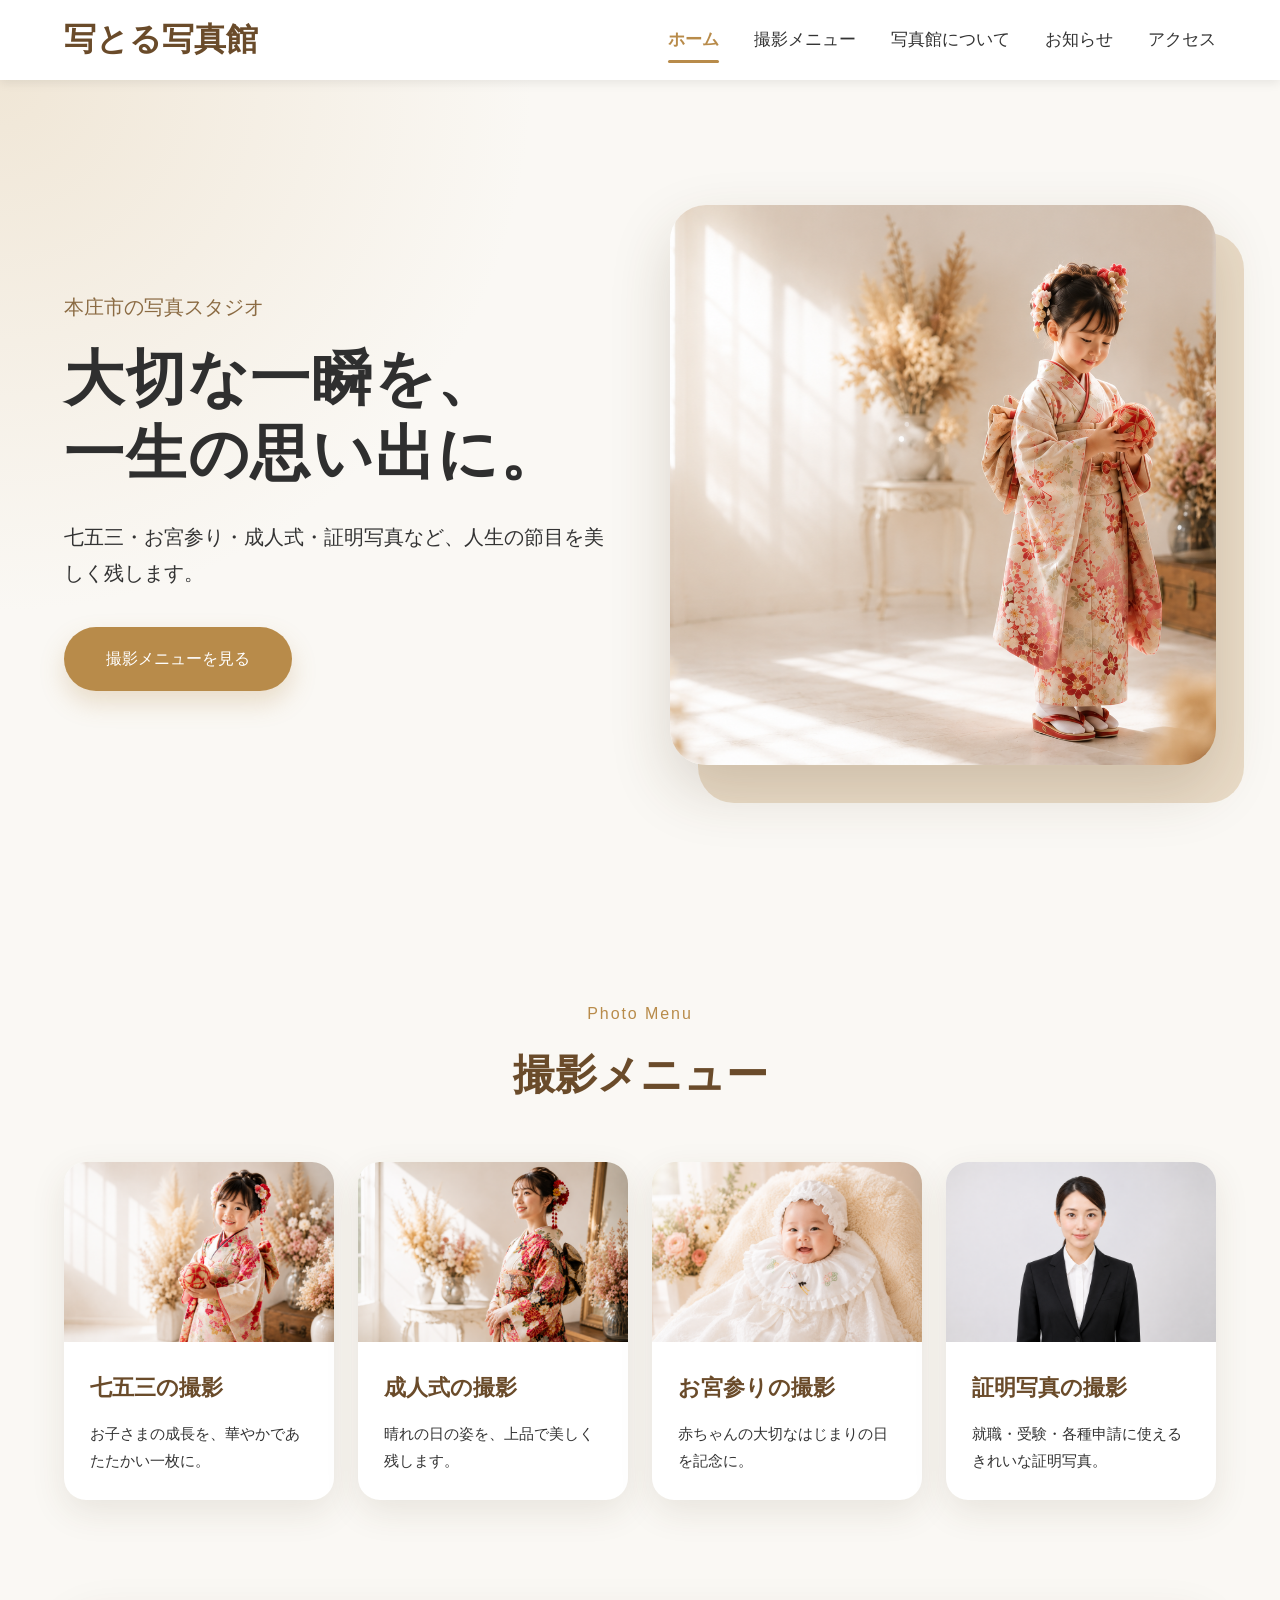
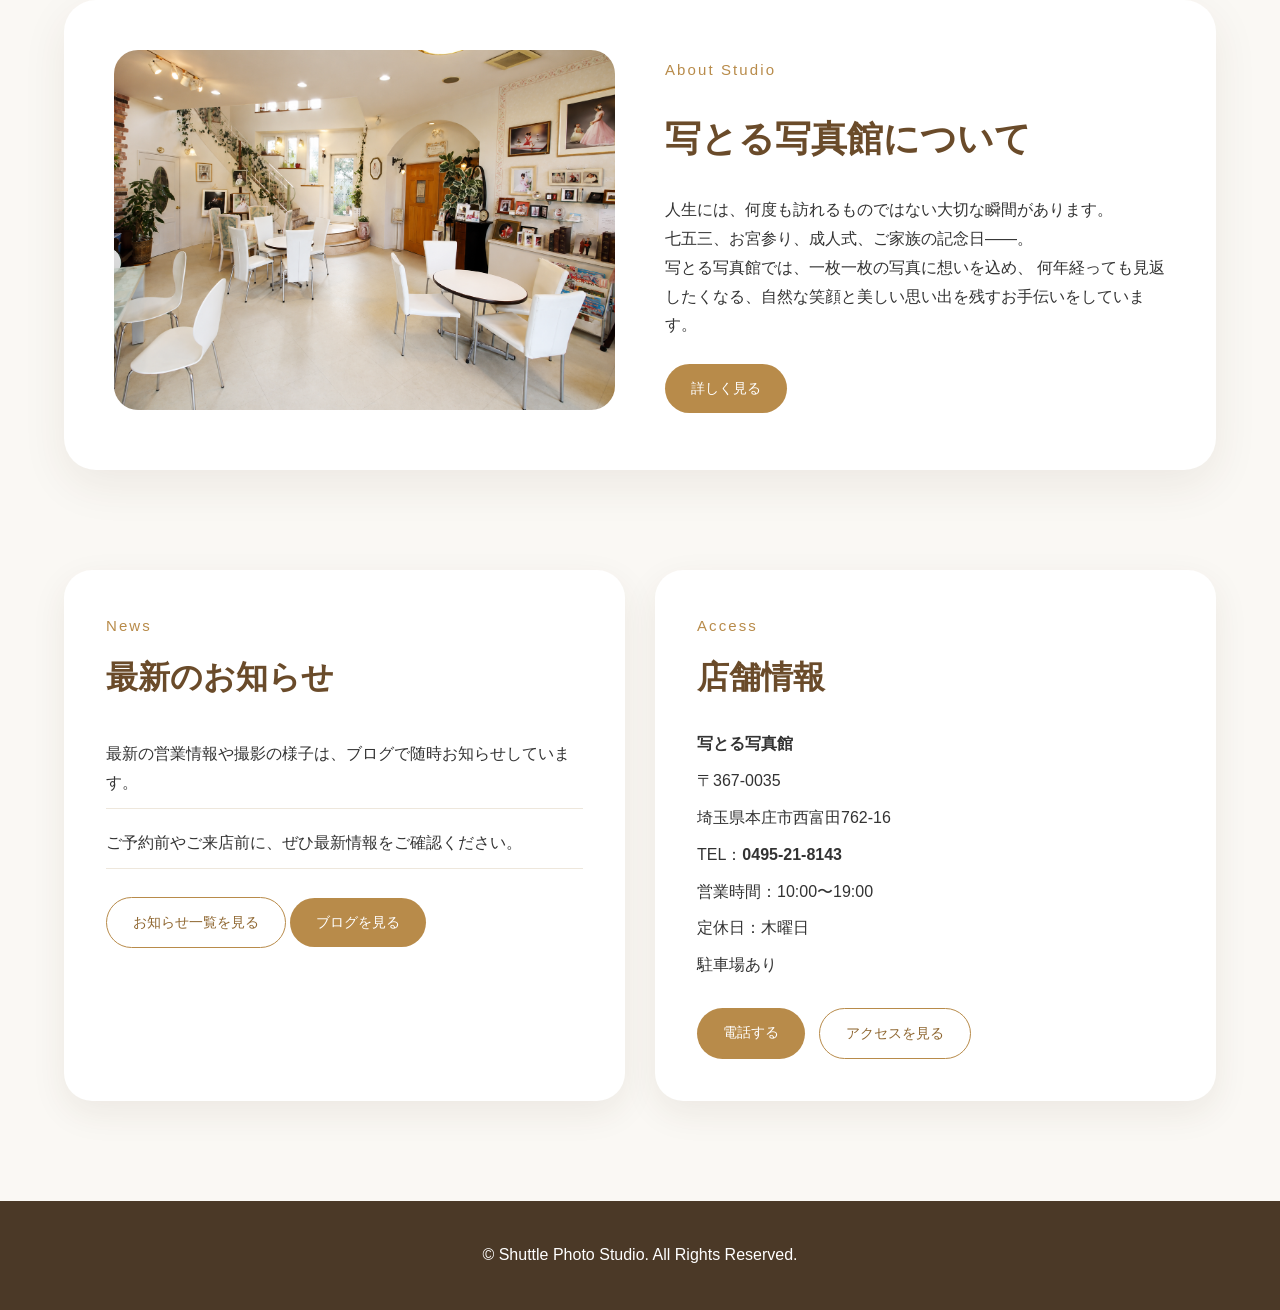
==== index.html @ 51ed31dc "ホームページ初回アップロード" ====
<!DOCTYPE html>
<html lang="ja">
<head>
  <meta charset="UTF-8">
  <meta name="viewport" content="width=device-width, initial-scale=1.0">

  <title>写とる写真館｜本庄市の写真スタジオ</title>

  <meta name="description" content="本庄市の写真スタジオ 写とる写真館。七五三、お宮参り、成人式、証明写真など、大切な記念撮影を承ります。">

  <link rel="stylesheet" href="style.css">
</head>

<body>

  <header class="site-header">
    <div class="header-inner">
      <a href="index.html" class="site-logo">写とる写真館</a>

      <nav class="site-nav">
        <a href="index.html" class="active">ホーム</a>
        <a href="menu.html">撮影メニュー</a>
        <a href="about.html">写真館について</a>
        <a href="news.html">お知らせ</a>
        <a href="contact.html">アクセス</a>
      </nav>
    </div>
  </header>

  <main>

   <section class="hero">
      <div class="hero-inner">
        <div class="hero-text">
          <p class="hero-subtitle">本庄市の写真スタジオ</p>
          <h1>大切な一瞬を、<br>一生の思い出に。</h1>
          <p class="hero-description">
            七五三・お宮参り・成人式・証明写真など、人生の節目を美しく残します。
          </p>
          <a href="#menu" class="button">撮影メニューを見る</a>
        </div>

        <div class="hero-image">
          <img src="images/hero.png" alt="七五三の記念撮影イメージ">
        </div>
      </div>
    </section>


    <section id="menu" class="section">

      <div class="section-title">
        <p>Photo Menu</p>
        <h2>撮影メニュー</h2>
      </div>

      <div class="menu-grid">

        <a href="menu.html#shichigosan" class="menu-card">
          <img src="images/menu-shichigosan.png" alt="七五三の撮影">
          <div class="menu-card-body">
            <h3>七五三の撮影</h3>
            <p>お子さまの成長を、華やかであたたかい一枚に。</p>
          </div>
        </a>

        <a href="menu.html#seijin" class="menu-card">
          <img src="images/menu-seijin.png" alt="成人式の撮影">
          <div class="menu-card-body">
            <h3>成人式の撮影</h3>
            <p>晴れの日の姿を、上品で美しく残します。</p>
          </div>
        </a>

        <a href="menu.html#omiyamairi" class="menu-card">
          <img src="images/menu-omiyamairi.png" alt="お宮参りの撮影">
          <div class="menu-card-body">
            <h3>お宮参りの撮影</h3>
            <p>赤ちゃんの大切なはじまりの日を記念に。</p>
          </div>
        </a>

        <a href="menu.html#idphoto" class="menu-card">
          <img src="images/menu-idphoto.png" alt="証明写真の撮影">
          <div class="menu-card-body">
            <h3>証明写真の撮影</h3>
            <p>就職・受験・各種申請に使えるきれいな証明写真。</p>
          </div>
        </a>

      </div>

    </section>

    <section id="about" class="section about-section">
      <div class="about-image">
        <img src="images/studio-lobby.png" alt="写とる写真館のスタジオイメージ">
      </div>

      <div class="about-text">
        <p class="section-label">About Studio</p>
        <h2>写とる写真館について</h2>
        <p>
          人生には、何度も訪れるものではない大切な瞬間があります。<br>
          七五三、お宮参り、成人式、ご家族の記念日――。<br>
          写とる写真館では、一枚一枚の写真に想いを込め、
          何年経っても見返したくなる、自然な笑顔と美しい思い出を残すお手伝いをしています。 
        </p>
        <a href="about.html" class="small-button">詳しく見る</a>
      </div>
    </section>

   <section id="news" class="section info-section">
      <div class="info-card">
        <p class="section-label">News</p>
        <h2>最新のお知らせ</h2>

        <div class="news-list">
            <p>最新の営業情報や撮影の様子は、ブログで随時お知らせしています。</p>
            <p>ご予約前やご来店前に、ぜひ最新情報をご確認ください。</p>
        </div>

        <a href="news.html" class="small-button outline-button">お知らせ一覧を見る</a>

        <a href="https://photostudioshuttle.blog.fc2.com/" target="_blank" class="small-button">
          ブログを見る
        </a>
      </div>

      <div id="access" class="info-card access-card">
        <p class="section-label">Access</p>
        <h2>店舗情報</h2>

        <div class="shop-info">
          <p><strong>写とる写真館</strong></p>
          <p>〒367-0035</p>
          <p>埼玉県本庄市西富田762-16</p>
          <p>
             TEL：<a href="tel:0495218143" class="tel-link">0495-21-8143</a>
          </p>
          <p>営業時間：10:00〜19:00</p>
          <p>定休日：木曜日</p>
          <p>駐車場あり</p>
        </div>

        <div class="access-buttons">
          <a href="tel:0495218143" class="small-button">電話する</a>
          <a href="contact.html" class="small-button outline-button">アクセスを見る</a>
        </div>
      </div>
    </section>

  </main>

  <footer class="site-footer">
    <p>© Shuttle Photo Studio. All Rights Reserved.</p>
  </footer>

  <script src="script.js"></script>


</body>
</html>
---- style.css ----
/* ===========================
   基本設定
=========================== */

*{
    margin:0;
    padding:0;
    box-sizing:border-box;
}

body{

    font-family:
    "Yu Gothic",
    "Hiragino Kaku Gothic ProN",
    sans-serif;

    line-height:1.8;

    color:#333;

    background:#faf8f4;

}

a{

    text-decoration:none;

    color:inherit;

}

img{

    max-width:100%;

}


/* ===========================
   ヘッダー
=========================== */

.site-header{

    position:sticky;

    top:0;

    background:white;

    box-shadow:0 3px 10px rgba(0,0,0,.08);

    z-index:1000;

}

.header-inner{

    width:90%;

    max-width:1200px;

    margin:auto;

    display:flex;

    justify-content:space-between;

    align-items:center;

    height:80px;

}

.site-logo{

    font-size:32px;

    font-weight:bold;

    color:#6a4b2a;

}

.site-nav{

    display:flex;

    gap:35px;

}

.site-nav a{

    font-size:17px;

    transition:.3s;

}

.site-nav a:hover{

    color:#c89d52;

}

/* ===========================
   現在表示中のページ
=========================== */

.site-nav a.active{

    color:#b88b4a;

    font-weight:bold;

    position:relative;

}

.site-nav a.active::after{

    content:"";

    position:absolute;

    left:0;

    bottom:-8px;

    width:100%;

    height:3px;

    background:#b88b4a;

    border-radius:999px;

}


/* ===========================
   メイン画像
=========================== */


/* ===========================
   メインビジュアル
=========================== */

.hero{
    min-height:calc(100vh - 80px);
    display:flex;
    align-items:center;
    background:
        radial-gradient(circle at top left, rgba(232,216,190,.55), transparent 35%),
        #faf8f4;
}

.hero-inner{
    width:90%;
    max-width:1200px;
    margin:auto;
    display:grid;
    grid-template-columns:1fr 1fr;
    gap:60px;
    align-items:center;
}

.hero-text{
    position:relative;
    z-index:2;
}

.hero-subtitle{
    font-size:20px;
    color:#8b6b43;
    margin-bottom:16px;
}

.hero h1{
    font-size:60px;
    line-height:1.25;
    letter-spacing:.03em;
    margin-bottom:28px;
    color:#2f2f2f;
}

.hero-description{
    font-size:20px;
    max-width:620px;
    margin-bottom:36px;
}

.button{
    display:inline-block;
    padding:18px 42px;
    background:#b88b4a;
    color:white;
    border-radius:999px;
    box-shadow:0 12px 25px rgba(184,139,74,.25);
    transition:.3s;
}

.button:hover{
    background:#8f6731;
    transform:translateY(-3px);
    box-shadow:0 18px 36px rgba(184,139,74,.35);
}

.hero-image{
    position:relative;
}

.hero-image img{
    width:100%;
    height:560px;
    object-fit:cover;
    border-radius:36px;
    box-shadow:0 25px 60px rgba(80,55,30,.18);
}

.hero-image::before{
    content:"";
    position:absolute;
    inset:28px -28px -28px 28px;
    background:#eadcc8;
    border-radius:36px;
    z-index:-1;
}

/* ===========================
   共通
=========================== */

.section{

    width:90%;

    max-width:1200px;

    margin:100px auto;

}

.section h2{

    text-align:center;

    font-size:42px;

    margin-bottom:50px;

    color:#6a4b2a;

}


/* ===========================
   カード
=========================== */

.section-title{
    text-align:center;
    margin-bottom:50px;
}

.section-title p{
    color:#b88b4a;
    font-size:16px;
    letter-spacing:.12em;
    margin-bottom:8px;
}

.menu-grid{
    display:grid;
    grid-template-columns:repeat(4,1fr);
    gap:24px;
}

.menu-card{
    background:white;
    border-radius:22px;
    overflow:hidden;
    box-shadow:0 12px 35px rgba(80,55,30,.10);
    transition:.3s;
}

.menu-card:hover{
    transform:translateY(-8px);
    box-shadow:0 20px 45px rgba(80,55,30,.16);
}

.menu-card img{
    width:100%;
    height:180px;
    object-fit:cover;
    display:block;
}

.menu-card-body{
    padding:26px;
}

.menu-card h3{
    margin-bottom:12px;
    color:#6a4b2a;
    font-size:22px;
}

.menu-card p{
    font-size:15px;
}


/* ===========================
   店舗紹介
=========================== */

.about{

    background:white;

    padding:70px;

    border-radius:30px;

}


/* ===========================
   アクセス
=========================== */

.access{

    background:white;

    padding:60px;

    border-radius:30px;

}


/* ===========================
   写真館について
=========================== */

.about-section{
    display:grid;
    grid-template-columns:1fr 1fr;
    gap:50px;
    align-items:center;
    background:white;
    padding:50px;
    border-radius:32px;
    box-shadow:0 15px 45px rgba(80,55,30,.08);
}

.about-image img{
    width:100%;
    height:360px;
    object-fit:cover;
    border-radius:24px;
}

.about-text h2{
    text-align:left;
    font-size:36px;
    margin-bottom:24px;
}

.about-text p{
    margin-bottom:24px;
}

.section-label{
    color:#b88b4a;
    font-size:15px;
    letter-spacing:.14em;
    margin-bottom:8px;
}

.small-button{
    display:inline-block;
    padding:12px 26px;
    background:#b88b4a;
    color:white;
    border-radius:999px;
    font-size:14px;
    transition:.3s;
}

.small-button:hover{
    background:#8f6731;
    transform:translateY(-2px);
}


/* ===========================
   お知らせ・店舗情報
=========================== */

.info-section{
    display:grid;
    grid-template-columns:1fr 1fr;
    gap:30px;
}

.info-card{
    background:white;
    padding:42px;
    border-radius:28px;
    box-shadow:0 12px 35px rgba(80,55,30,.08);
}

.info-card h2{
    text-align:left;
    font-size:32px;
    margin-bottom:24px;
}

.info-card p{
    margin-bottom:10px;
}

.news-list{
    margin-bottom:28px;
}

.news-list p{
    padding:10px 0;
    border-bottom:1px solid #eee7dc;
}

.news-list span{
    display:inline-block;
    min-width:82px;
    color:#b88b4a;
    font-weight:bold;
}

.shop-info{
    margin-bottom:28px;
}

.shop-info p{
    margin-bottom:8px;
}

.access-buttons{
    display:flex;
    gap:14px;
    flex-wrap:wrap;
}

.outline-button{
    background:white;
    color:#8f6731;
    border:1px solid #b88b4a;
}

.outline-button:hover{
    background:#f4eadb;
}

/* ===========================
   フッター
=========================== */

.site-footer{

    background:#4b3927;

    color:white;

    text-align:center;

    padding:40px;

}

/* ===========================
   レスポンシブ対応
=========================== */

@media (max-width: 900px){

    .header-inner{
        height:auto;
        padding:18px 0;
        flex-direction:column;
        gap:14px;
    }

    .site-logo{
        font-size:28px;
    }

    .site-nav{
        gap:18px;
        flex-wrap:wrap;
        justify-content:center;
    }

    .site-nav a{
        font-size:14px;
    }

    .hero{
        min-height:auto;
        padding:70px 0;
    }

    .hero-inner{
        grid-template-columns:1fr;
        gap:40px;
    }

    .hero h1{
        font-size:42px;
    }

    .hero-description{
        font-size:17px;
    }

    .hero-image img{
        height:360px;
    }

    .menu-grid{
        grid-template-columns:repeat(2, 1fr);
    }

    .about-section{
        grid-template-columns:1fr;
        padding:32px;
    }

    .info-section{
        grid-template-columns:1fr;
    }
}


@media (max-width: 600px){

    .section{
        width:88%;
        margin:70px auto;
    }

    .section h2{
        font-size:30px;
    }

    .hero h1{
        font-size:34px;
    }

    .hero-subtitle{
        font-size:16px;
    }

    .button{
        padding:14px 28px;
        font-size:14px;
    }

    .menu-grid{
        grid-template-columns:1fr;
    }

    .menu-card img{
        height:190px;
    }

    .about-text h2,
    .info-card h2{
        font-size:26px;
    }

    .about-image img{
        height:240px;
    }

    .info-card{
        padding:30px;
    }

    .site-footer{
        font-size:12px;
        padding:28px 16px;
    }
}

/* ===========================
   下層ページ共通
=========================== */

.page-hero{
    width:90%;
    max-width:1200px;
    margin:100px auto 60px;
    text-align:center;
}

.page-hero h1{
    font-size:46px;
    color:#6a4b2a;
    margin-bottom:20px;
}

.page-hero p{
    font-size:18px;
}


/* ===========================
   お問い合わせページ
=========================== */

.contact-section{
    display:grid;
    grid-template-columns:1fr 1fr;
    gap:30px;
}

.contact-card{
    background:white;
    padding:46px;
    border-radius:28px;
    box-shadow:0 12px 35px rgba(80,55,30,.08);
}

.contact-card h2{
    text-align:left;
    font-size:32px;
    margin-bottom:24px;
    color:#6a4b2a;
}

.contact-lead{
    margin-bottom:18px;
}

.phone-number{
    display:inline-block;
    font-size:36px;
    font-weight:bold;
    color:#b88b4a;
    margin-bottom:24px;
}

.contact-detail p{
    margin-bottom:8px;
}

.map-box{
    background:white;
    border-radius:28px;
    overflow:hidden;
    box-shadow:0 12px 35px rgba(80,55,30,.08);
    min-height:420px;
    display:flex;
    align-items:center;
    justify-content:center;
    color:#8b6b43;
}

.map-box iframe{
    width:100%;
    height:500px;
    border:0;
}

.route-card{
    background:white;
    padding:42px;
    border-radius:28px;
    box-shadow:0 12px 35px rgba(80,55,30,.08);
}

.route-card h2{
    font-size:30px;
    color:#6a4b2a;
    margin-bottom:20px;
}

.route-card ul{
    padding-left:22px;
}

.route-card li{
    margin-bottom:10px;
}


/* ===========================
   撮影メニュー詳細ページ
=========================== */

.menu-detail{
    display:grid;
    grid-template-columns:1fr 1fr;
    gap:50px;
    align-items:center;
    background:white;
    padding:50px;
    border-radius:32px;
    box-shadow:0 15px 45px rgba(80,55,30,.08);
}

.menu-detail.reverse .menu-detail-image{
    order:2;
}

.menu-detail.reverse .menu-detail-text{
    order:1;
}

.menu-detail-image img{
    width:100%;
    height:420px;
    object-fit:cover;
    border-radius:24px;
}

.menu-detail-text h2{
    text-align:left;
    font-size:36px;
    margin-bottom:22px;
    color:#6a4b2a;
}

.menu-detail-text p{
    margin-bottom:22px;
}

.price-box{
    background:#faf8f4;
    padding:28px;
    border-radius:22px;
    margin-top:28px;
}

.price-box h3{
    font-size:24px;
    color:#8f6731;
    margin-bottom:18px;
}

.price-box dl{
    display:grid;
    grid-template-columns:1.4fr 1fr;
    gap:12px 20px;
}

.price-box dt{
    font-weight:bold;
    color:#4b3927;
}

.price-box dd{
    text-align:right;
    color:#8f6731;
    font-weight:bold;
}

.note{
    font-size:13px;
    color:#777;
    margin-top:20px;
}


/* ===========================
   about.html こだわりアイコン
=========================== */

.feature-list{
    display:grid;
    grid-template-columns:1fr 1fr;
    gap:28px;
}

.feature-item{
    display:flex;
    align-items:flex-start;
    gap:22px;
    background:white;
    padding:30px;
    border-radius:26px;
    box-shadow:0 12px 35px rgba(80,55,30,.08);
}

.feature-item img{
    width:86px;
    height:86px;
    object-fit:contain;
    flex-shrink:0;
}

.feature-item h3{
    font-size:22px;
    color:#6a4b2a;
    margin-bottom:10px;
}

.feature-item p{
    font-size:15px;
    line-height:1.9;
}

@media (max-width: 900px){

    .feature-list{
        grid-template-columns:1fr;
    }

    .feature-item{
        padding:24px;
    }
}

@media (max-width: 600px){

    .feature-item{
        flex-direction:column;
        text-align:center;
        align-items:center;
    }

    .feature-item img{
        width:90px;
        height:90px;
    }
}


/* ===========================
   menu.html ページ内ナビ
=========================== */

.menu-navigation{

    width:90%;
    max-width:1000px;

    margin:40px auto 70px;

    display:flex;

    justify-content:center;

    flex-wrap:wrap;

    gap:18px;

}

.menu-nav-button{

    display:inline-block;

    padding:14px 28px;

    background:white;

    color:#6a4b2a;

    border:2px solid #d8c3a3;

    border-radius:999px;

    font-weight:bold;

    transition:.3s;

}

.menu-nav-button:hover{

    background:#b88b4a;

    color:white;

    border-color:#b88b4a;

    transform:translateY(-2px);

}

@media (max-width:600px){

    .menu-navigation{

        gap:12px;

    }

    .menu-nav-button{

        width:45%;

        text-align:center;

        padding:12px;

        font-size:15px;

    }

}

/* ===========================
   menu.html スマホ崩れ修正
=========================== */

@media (max-width: 900px){

    .menu-detail{
        display:block;
        padding:32px;
    }

    .menu-detail.reverse .menu-detail-image,
    .menu-detail.reverse .menu-detail-text{
        order:initial;
    }

    .menu-detail-image{
        margin-bottom:28px;
    }

    .menu-detail-image img{
        width:100%;
        height:auto;
        max-height:none;
        object-fit:contain;
        border-radius:22px;
    }

    .menu-detail-text h2{
        font-size:32px;
        text-align:center;
    }

    .menu-detail-text p{
        font-size:16px;
        line-height:1.9;
    }

    .price-box{
        padding:24px;
    }

    .price-box dl{
        display:block;
    }

    .price-box dt{
        margin-top:18px;
        font-size:16px;
        line-height:1.7;
    }

    .price-box dd{
        text-align:left;
        font-size:18px;
        margin-top:4px;
        line-height:1.7;
    }
}

@media (max-width: 600px){

    .menu-detail{
        width:88%;
        padding:26px;
        border-radius:26px;
    }

    .menu-detail-text h2{
        font-size:30px;
        line-height:1.5;
    }

    .menu-detail-image img{
        border-radius:20px;
    }

    .price-box h3{
        font-size:22px;
    }

    .price-box{
        padding:22px;
    }

    .note{
        font-size:12px;
        line-height:1.8;
    }

    .gallery-single img{
        width:100%;
        max-width:100%;
        height:auto;
    }
}

/* ===========================
   menu.html 撮影ギャラリー
=========================== */

.photo-gallery{
    margin-top:34px;
}

.photo-gallery h3{
    font-size:24px;
    color:#6a4b2a;
    margin-bottom:20px;
}

.gallery-grid{
    display:grid;
    grid-template-columns:repeat(3, 1fr);
    gap:14px;
}

.gallery-grid img{
    width:100%;
    height:220px;
    object-fit:contain;
    background:#faf8f4;
    border-radius:18px;
    box-shadow:0 8px 20px rgba(80,55,30,.08);
}

@media (max-width: 600px){

    .gallery-grid{
        grid-template-columns:repeat(2, 1fr);
        gap:12px;
    }

   .gallery-grid img{
        height:170px;
        object-fit:contain;
        background:#faf8f4;
        border-radius:14px;
    }
}

/* ===========================
   証明写真ギャラリー
=========================== */

.gallery-single{
    margin-top:20px;
    text-align:center;
}

.gallery-single img{
    width:100%;
    max-width:260px;
    height:auto;
    object-fit:contain;
    background:#faf8f4;
    border-radius:18px;
    box-shadow:0 8px 20px rgba(80,55,30,.08);
}


/* ===========================
   news.html お知らせページ
=========================== */

.news-page-section{
    max-width:900px;
}

.news-page-card{
    background:white;
    padding:38px;
    border-radius:26px;
    box-shadow:0 12px 35px rgba(80,55,30,.08);
    margin-bottom:28px;
}

.news-date{
    color:#b88b4a;
    font-weight:bold;
    margin-bottom:10px;
}

.news-page-card h2{
    text-align:left;
    font-size:26px;
    color:#6a4b2a;
    margin-bottom:16px;
}

.news-blog-box{
    background:white;
    padding:42px;
    border-radius:28px;
    box-shadow:0 12px 35px rgba(80,55,30,.08);
    text-align:center;
    margin-top:50px;
}

.news-blog-box h2{
    font-size:30px;
    color:#6a4b2a;
    margin-bottom:16px;
}

/* ===========================
   電話番号リンク
=========================== */

.tel-link{
    color:inherit;
    text-decoration:none;
    font-weight:700;
    transition:.25s;
}

.tel-link:hover{
    color:#c58b38;
}

/* ===========================
   menu.html 料金表レイアウト調整
=========================== */

.price-box{
    background:#faf8f4;
    padding:34px;
    border-radius:24px;
    margin-top:34px;
}

.price-box h3{
    font-size:26px;
    color:#6a4b2a;
    margin-bottom:24px;
}

.price-box h4{
    font-size:21px;
    color:#b2762d;
    margin:28px 0 14px;
    padding-bottom:8px;
    border-bottom:1px solid #e3d5c2;
}

.price-row{
    display:grid;
    grid-template-columns:1fr auto;
    gap:20px;
    align-items:start;
    padding:12px 0;
    border-bottom:1px solid rgba(106,75,42,.12);
}

.price-row:last-of-type{
    border-bottom:none;
}

.price-row > strong{
    color:#8f6731;
    font-size:18px;
    white-space:nowrap;
}

.price-row p{
    margin:4px 0 0;
    font-size:13px;
    color:#777;
    line-height:1.6;
}

.tax-note{
    margin-top:22px;
    font-size:13px;
    color:#777;
    text-align:right;
}

.price-subtext{
    color:#777;
    font-size:14px;
    margin-bottom:10px;
}

@media (max-width:600px){

    .price-box{
        padding:24px;
    }

    .price-row{
        grid-template-columns:1fr;
        gap:4px;
    }

    .price-row > strong{
        font-size:18px;
        white-space:normal;
    }

    .tax-note{
        text-align:left;
    }
}

/* ===========================
   menu.html 料金表を横幅いっぱいにする
=========================== */

@media (min-width: 901px){

    .menu-detail.wide-price .price-box,
    .menu-detail.wide-price .photo-gallery{
        grid-column:1 / -1;
    }

    .menu-detail.wide-price .price-box{
        margin-top:10px;
    }

    .menu-detail.wide-price .photo-gallery{
        margin-top:26px;
    }
}

/* ===========================
   menu.html メニュー詳細レイアウト統一
=========================== */

@media (min-width: 901px){

    .menu-detail.wide-price .price-box,
    .menu-detail.wide-price .photo-gallery{
        grid-column:1 / -1;
    }

    .menu-detail.wide-price .price-box{
        margin-top:10px;
    }

    .menu-detail.wide-price .photo-gallery{
        margin-top:26px;
    }
}

/* ===========================
   Lightbox
=========================== */

.lightbox{
    display:none;
    position:fixed;
    inset:0;
    background:rgba(0,0,0,.75);
    z-index:9999;
    align-items:center;
    justify-content:center;
    padding:24px;
}

.lightbox.active{
    display:flex;
}

.lightbox img{
    width:auto;
    height:72vh;
    max-width:88vw;

    border-radius:20px;
    box-shadow:0 20px 60px rgba(0,0,0,.35);
    background:white;
}

.lightbox-close{
    position:absolute;
    top:24px;
    right:32px;
    color:white;
    font-size:42px;
    cursor:pointer;
}

/* ===========================
   Lightbox 矢印
=========================== */

.lightbox-arrow{
    position:absolute;
    top:50%;
    transform:translateY(-50%);
    width:56px;
    height:56px;
    border:none;
    border-radius:50%;
    background:rgba(255,255,255,.18);
    color:white;
    font-size:48px;
    line-height:1;
    cursor:pointer;
    transition:.25s;
}

.lightbox-arrow:hover{
    background:rgba(255,255,255,.35);
}

.lightbox-prev{
    left:32px;
}

.lightbox-next{
    right:32px;
}

@media (max-width:600px){
    .lightbox-arrow{
        width:44px;
        height:44px;
        font-size:38px;
    }

    .lightbox-prev{
        left:12px;
    }

    .lightbox-next{
        right:12px;
    }
}

/* ===========================
   トップページ オープニングアニメーション
=========================== */

.hero-text{
    opacity:0;
    transform:translateY(24px);
    animation:fadeUp 1s ease forwards;
}

.hero-image{
    opacity:0;
    transform:translateY(24px) scale(.98);
    animation:fadeUpImage 1.2s ease forwards;
    animation-delay:.25s;
}

@keyframes fadeUp{
    to{
        opacity:1;
        transform:translateY(0);
    }
}

@keyframes fadeUpImage{
    to{
        opacity:1;
        transform:translateY(0) scale(1);
    }
}

/* ===========================
   トップページ オープニングアニメーション
=========================== */

.hero-subtitle{
    opacity:0;
    transform:translateY(18px);
    animation:fadeUp .8s ease forwards;
}

.hero h1{
    opacity:0;
    transform:translateY(22px);
    animation:fadeUp .9s ease forwards;
    animation-delay:.15s;
}

.hero-description{
    opacity:0;
    transform:translateY(18px);
    animation:fadeUp .8s ease forwards;
    animation-delay:.35s;
}

.hero .button{
    opacity:0;
    transform:translateY(18px);
    animation:fadeUp .8s ease forwards;
    animation-delay:.55s;
}

.hero-image{
    opacity:0;
    transform:translateY(24px) scale(.98);
    animation:fadeUpImage 1.1s ease forwards;
    animation-delay:.35s;
}

@keyframes fadeUp{
    to{
        opacity:1;
        transform:translateY(0);
    }
}

@keyframes fadeUpImage{
    to{
        opacity:1;
        transform:translateY(0) scale(1);
    }
}

/* ===========================
   about.html 英語ラベルと余白調整
=========================== */

.about-page .section-label,
.studio-main .section-label,
.studio-block .section-label,
.feature-section .section-title p,
.about-contact .section-label{
    text-align:center;
    display:block;
}

.studio-main .section-label{
    margin-top:50px;
}

.studio-block .section-label{
    margin-bottom:10px;
}

.studio-main-text h2,
.studio-block-text h2{
    text-align:center;
    margin-bottom:24px;
}

.studio-main-text p,
.studio-block-text p{
    max-width:900px;
    margin-left:auto;
    margin-right:auto;
}

/* ===========================
   最終レスポンシブ調整
=========================== */

@media (max-width: 600px){

    /* トップページ：撮影メニュー画像の切れ防止 */
    .menu-card img{
        height:auto;
        object-fit:contain;
    }

    /* 下層ページの大見出しが変な位置で改行されるのを防ぐ */
    .page-hero h1{
        font-size:38px;
        line-height:1.45;
        letter-spacing:.03em;
        word-break:keep-all;
    }

    .page-hero p{
        font-size:16px;
        line-height:1.9;
    }

    /* contact.html：カードが細長くなるのを防ぐ */
    .contact-section{
        grid-template-columns:1fr;
        width:88%;
        gap:24px;
    }

    .contact-card{
        padding:32px 26px;
    }

    .contact-card h2{
        font-size:30px;
        line-height:1.45;
        word-break:keep-all;
    }

    .phone-number{
        font-size:34px;
        line-height:1.4;
        word-break:keep-all;
    }
}

/* ===========================
   最終調整：画像の切れ防止
=========================== */

@media (max-width: 900px){

    .menu-card img{
        height:220px;
        object-fit:contain;
        background:#faf8f4;
    }

    .studio-block-image img,
    .studio-main-image img{
        height:auto;
        object-fit:contain;
    }
}

@media (max-width: 600px){

    .menu-card img{
        height:200px;
    }

    .studio-block-image img,
    .studio-main-image img{
        width:100%;
        height:auto;
    }
}

/* ===========================
   スマホ専用改行
=========================== */

.sp-only{
    display:none;
}

@media (max-width:600px){

    .sp-only{
        display:block;
    }

    .studio-block-text h2{
        font-size:32px;
        line-height:1.45;
        text-align:center;
        word-break:keep-all;
    }
}

/* ===========================
   最終調整：下層ページ見出しの改行
=========================== */

.studio-main-text h2,
.studio-block-text h2,
.about-contact h2,
.page-hero h1{
    max-width:900px;
    margin-left:auto;
    margin-right:auto;
    text-align:center;
    line-height:1.5;
    word-break:auto-phrase;
    overflow-wrap:anywhere;
}

/* 画面幅に合わせて見出しサイズを自動調整 */
.studio-main-text h2,
.studio-block-text h2,
.about-contact h2{
    font-size:clamp(30px, 5vw, 48px);
}

.page-hero h1{
    font-size:clamp(34px, 6vw, 56px);
}
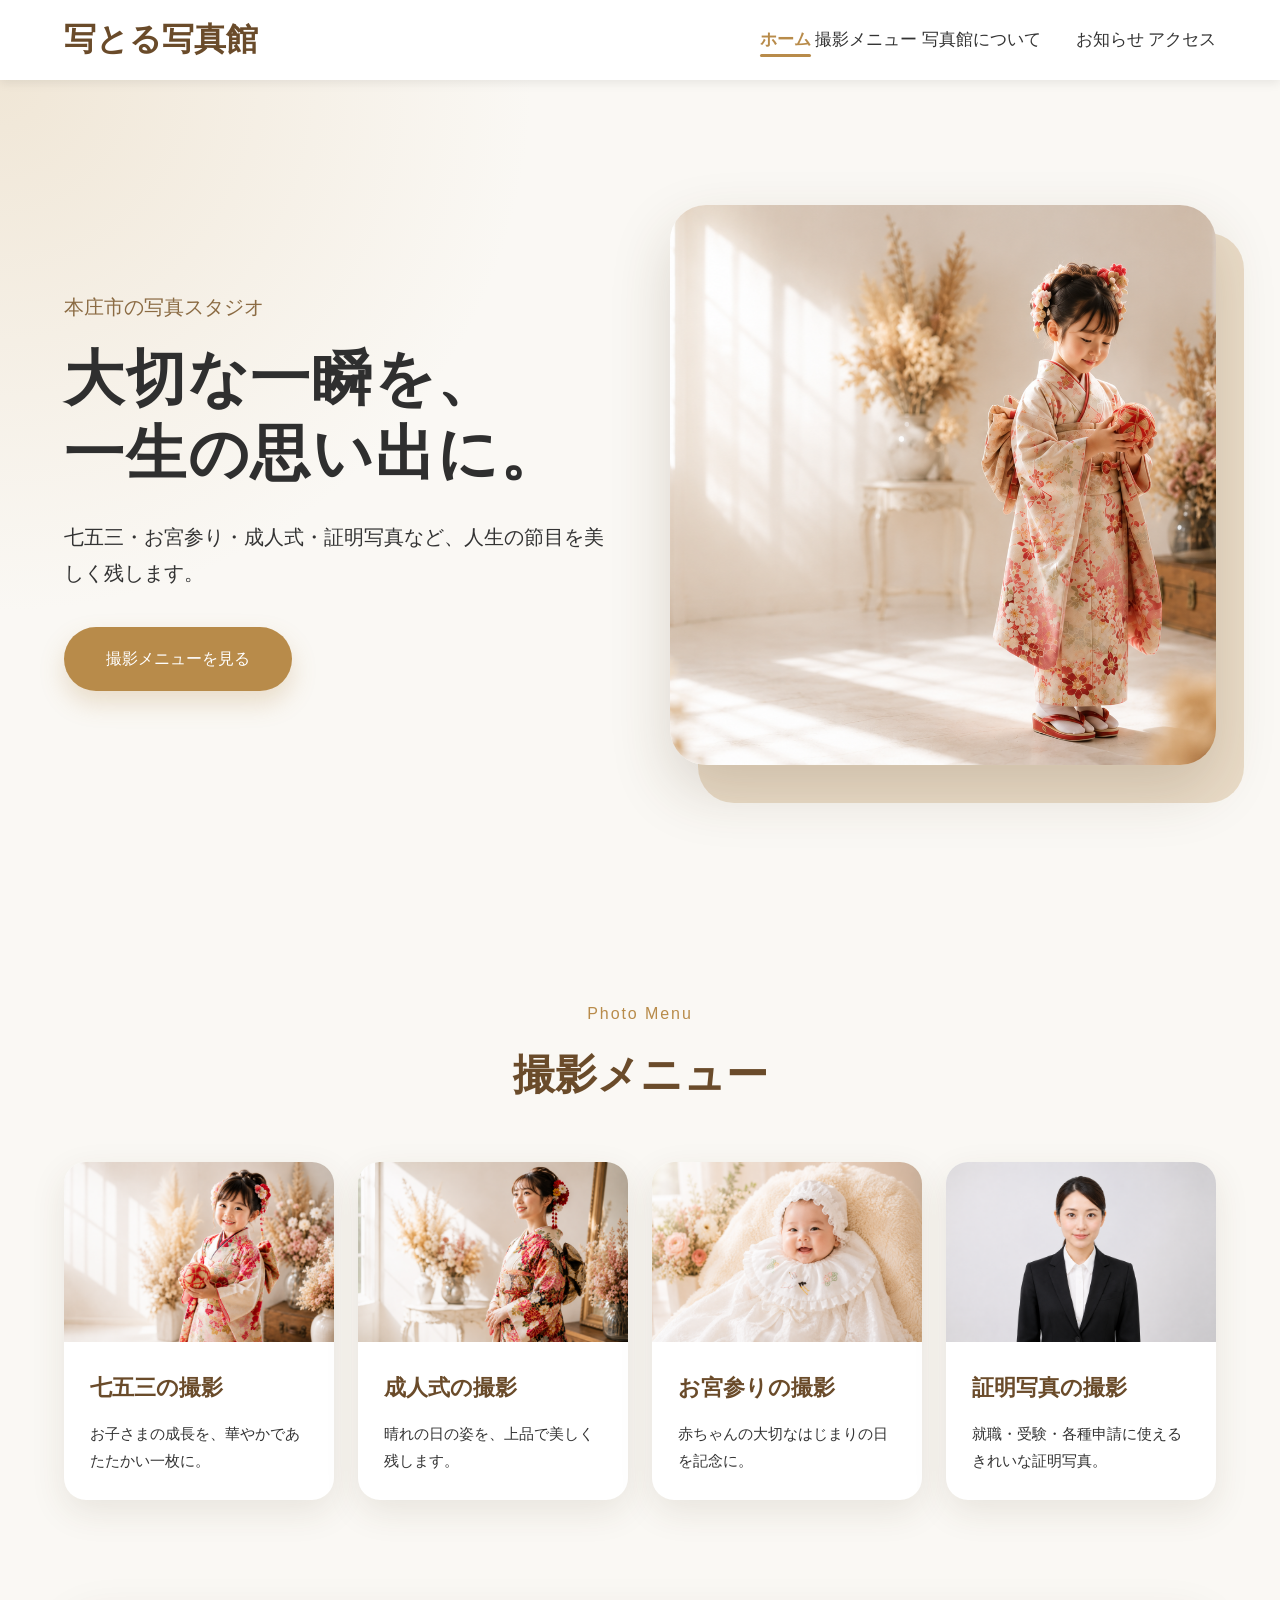
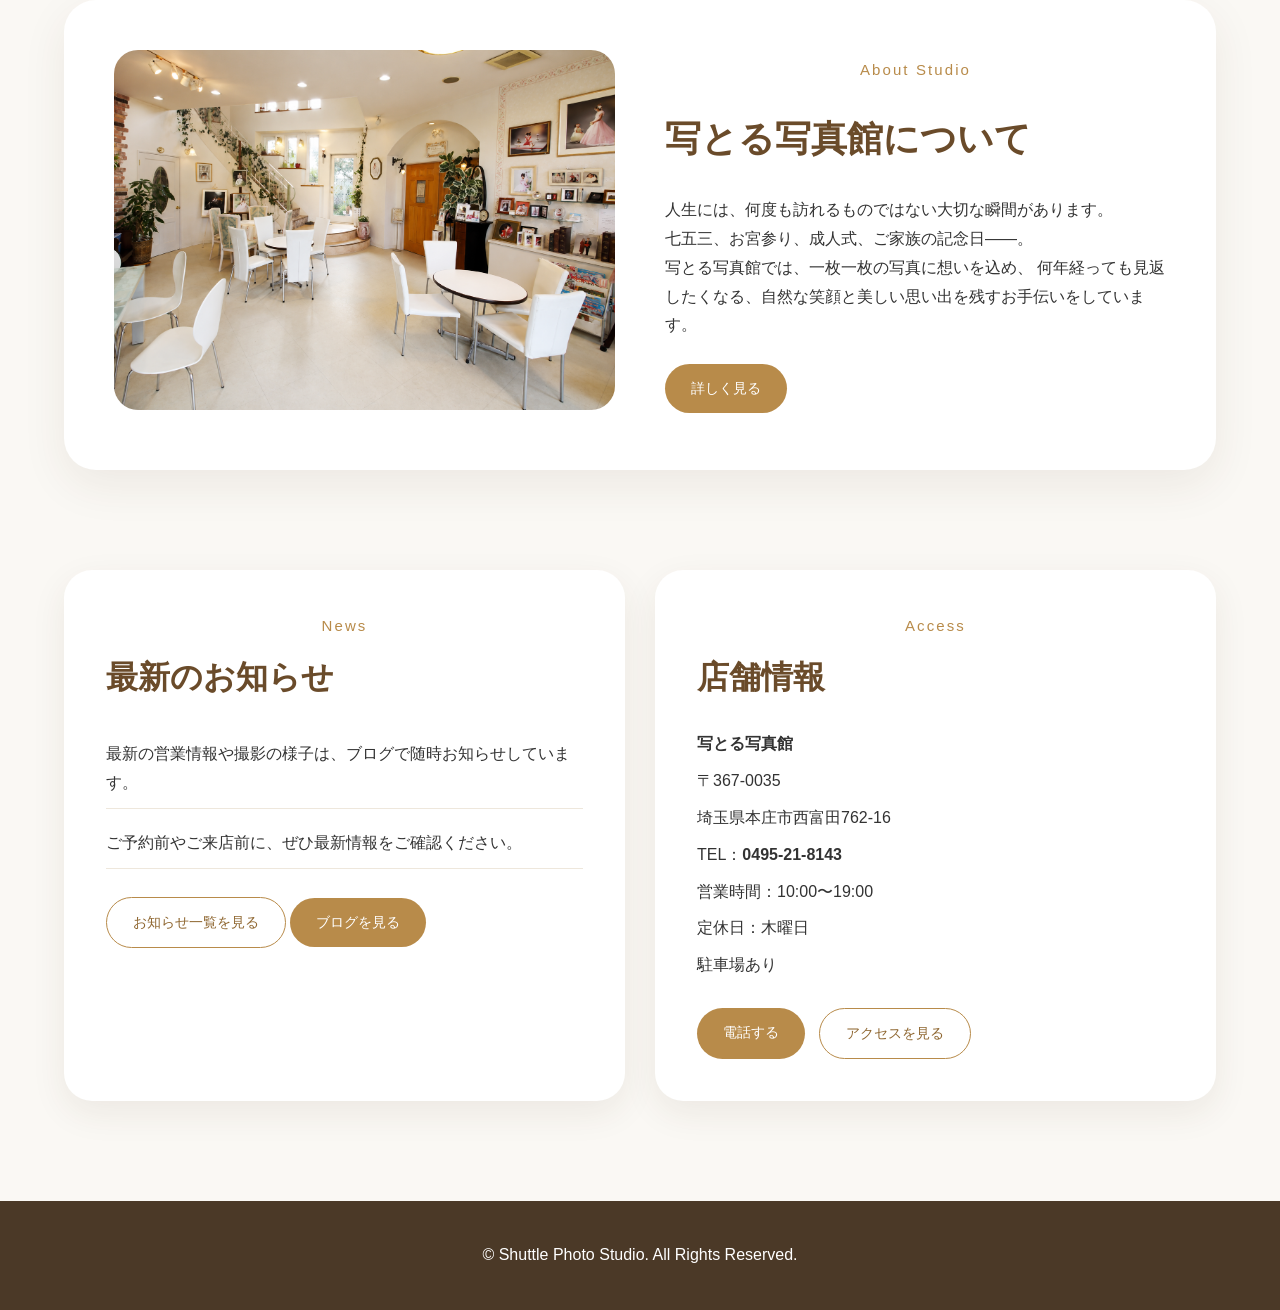
==== commit be204d94: "Add files via upload" ====
--- a/index.html
+++ b/index.html
@@ -17,13 +17,21 @@
     <div class="header-inner">
       <a href="index.html" class="site-logo">写とる写真館</a>
 
+
       <nav class="site-nav">
-        <a href="index.html" class="active">ホーム</a>
-        <a href="menu.html">撮影メニュー</a>
-        <a href="about.html">写真館について</a>
-        <a href="news.html">お知らせ</a>
-        <a href="contact.html">アクセス</a>
+        <div class="nav-row">
+          <a href="index.html" class="active">ホーム</a>
+          <a href="menu.html">撮影メニュー</a>
+          <a href="about.html">写真館について</a>
+        </div>
+
+        <div class="nav-row nav-row-bottom">
+          <a href="news.html">お知らせ</a>
+          <a href="contact.html">アクセス</a>
+        </div>
       </nav>
+
+
     </div>
   </header>
 
--- a/style.css
+++ b/style.css
@@ -1594,4 +1594,85 @@
 
 .page-hero h1{
     font-size:clamp(34px, 6vw, 56px);
+}
+
+
+
+/* ===========================
+   スマホ実機調整：ナビ2段中央揃え
+=========================== */
+
+@media (max-width:600px){
+
+    .site-nav{
+        display:flex;
+        flex-direction:column;
+        align-items:center;
+        gap:12px;
+    }
+
+    .nav-row{
+        display:flex;
+        justify-content:center;
+        align-items:center;
+        gap:28px;
+    }
+
+    .nav-row a{
+        font-size:15px;
+        white-space:nowrap;
+        text-align:center;
+    }
+}
+
+
+/* ===========================
+   スマホ実機調整：説明文の改行
+=========================== */
+
+@media (max-width:600px){
+
+    .page-hero p,
+    .studio-main-text p,
+    .studio-block-text p,
+    .about-contact p,
+    .news-page-card p,
+    .news-blog-box p{
+        font-size:16px;
+        line-height:1.9;
+        word-break:normal;
+        overflow-wrap:break-word;
+        text-align:left;
+    }
+
+    .page-hero{
+        padding-left:24px;
+        padding-right:24px;
+    }
+}
+
+/* ===========================
+   最終調整：英語ラベル中央揃えの復旧
+=========================== */
+
+.section-label,
+.section-title p,
+.page-hero .section-label,
+.news-blog-box .section-label,
+.info-card .section-label,
+.about-contact .section-label,
+.studio-main-text .section-label,
+.studio-block-text .section-label,
+.menu-detail-text .section-label{
+    text-align:center !important;
+    display:block;
+    width:100%;
+}
+
+.page-hero{
+    text-align:center;
+}
+
+.page-hero > p:not(.section-label){
+    text-align:center;
 }
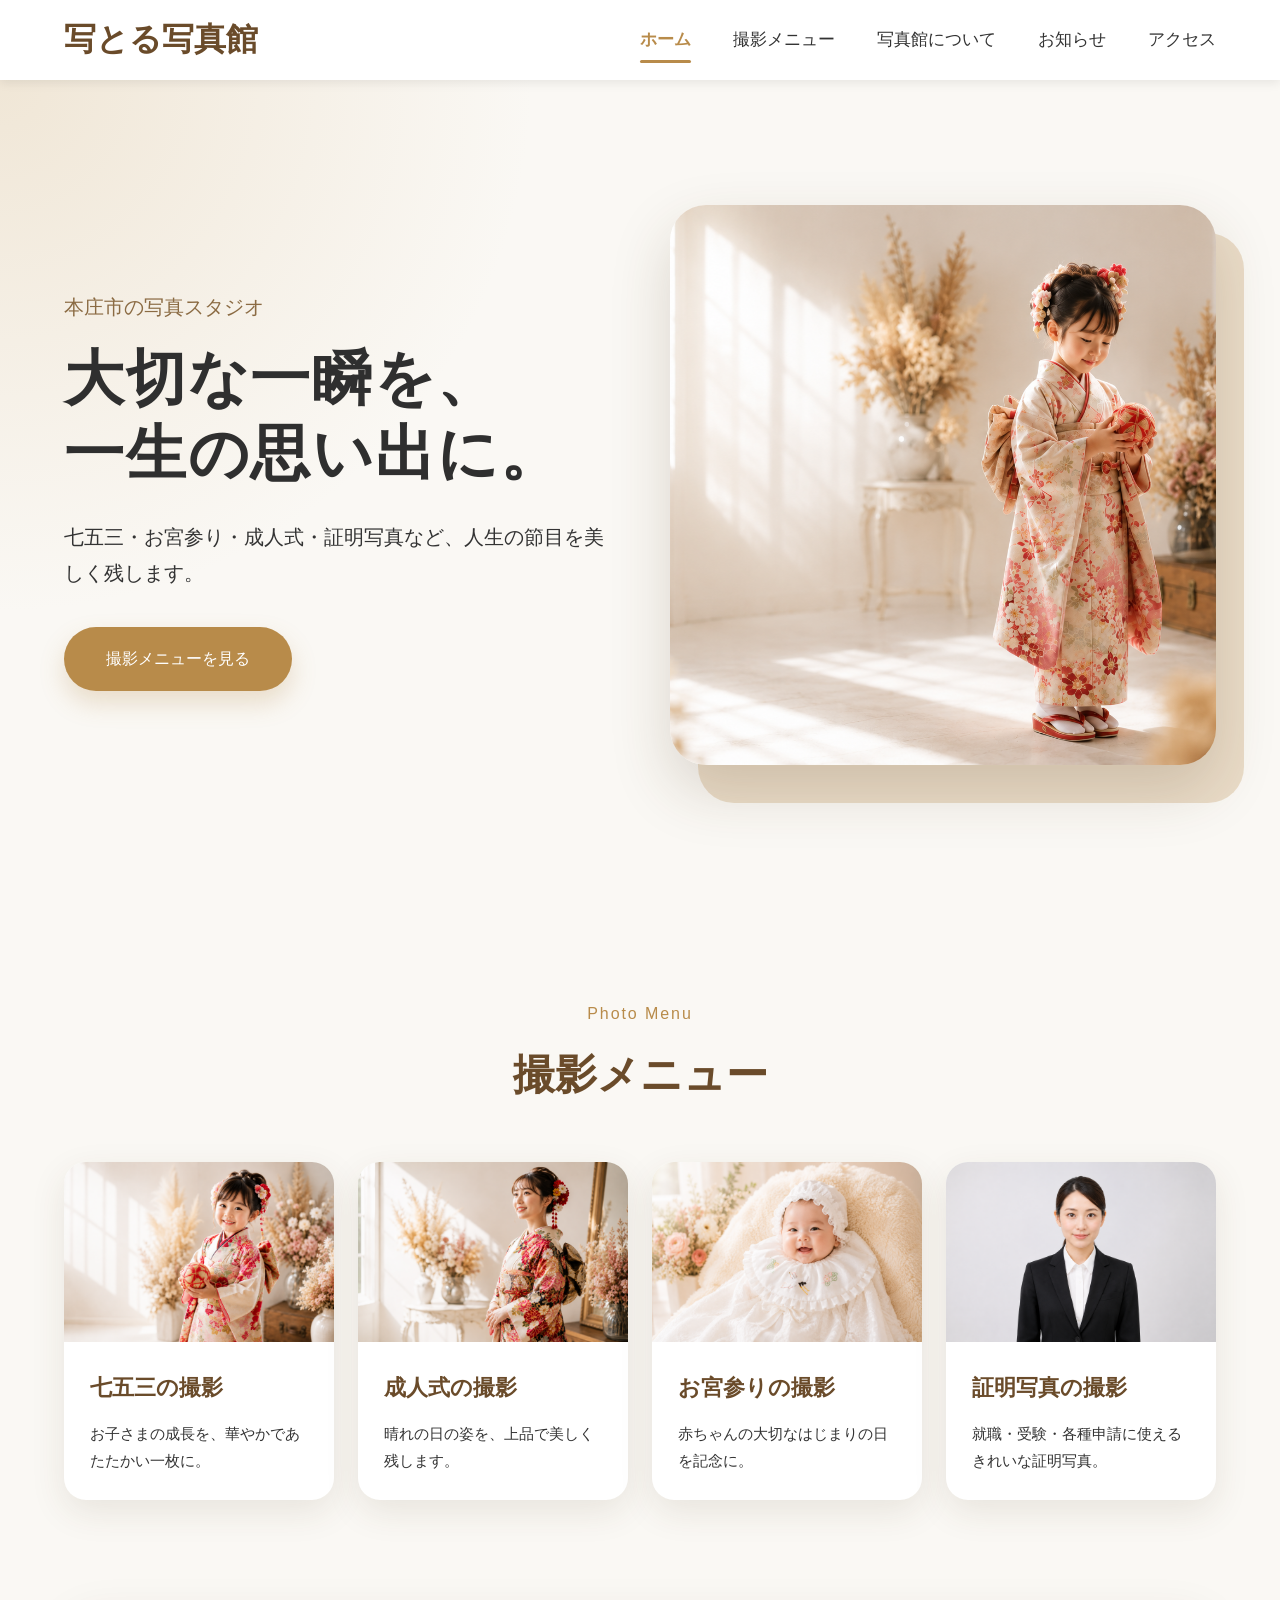
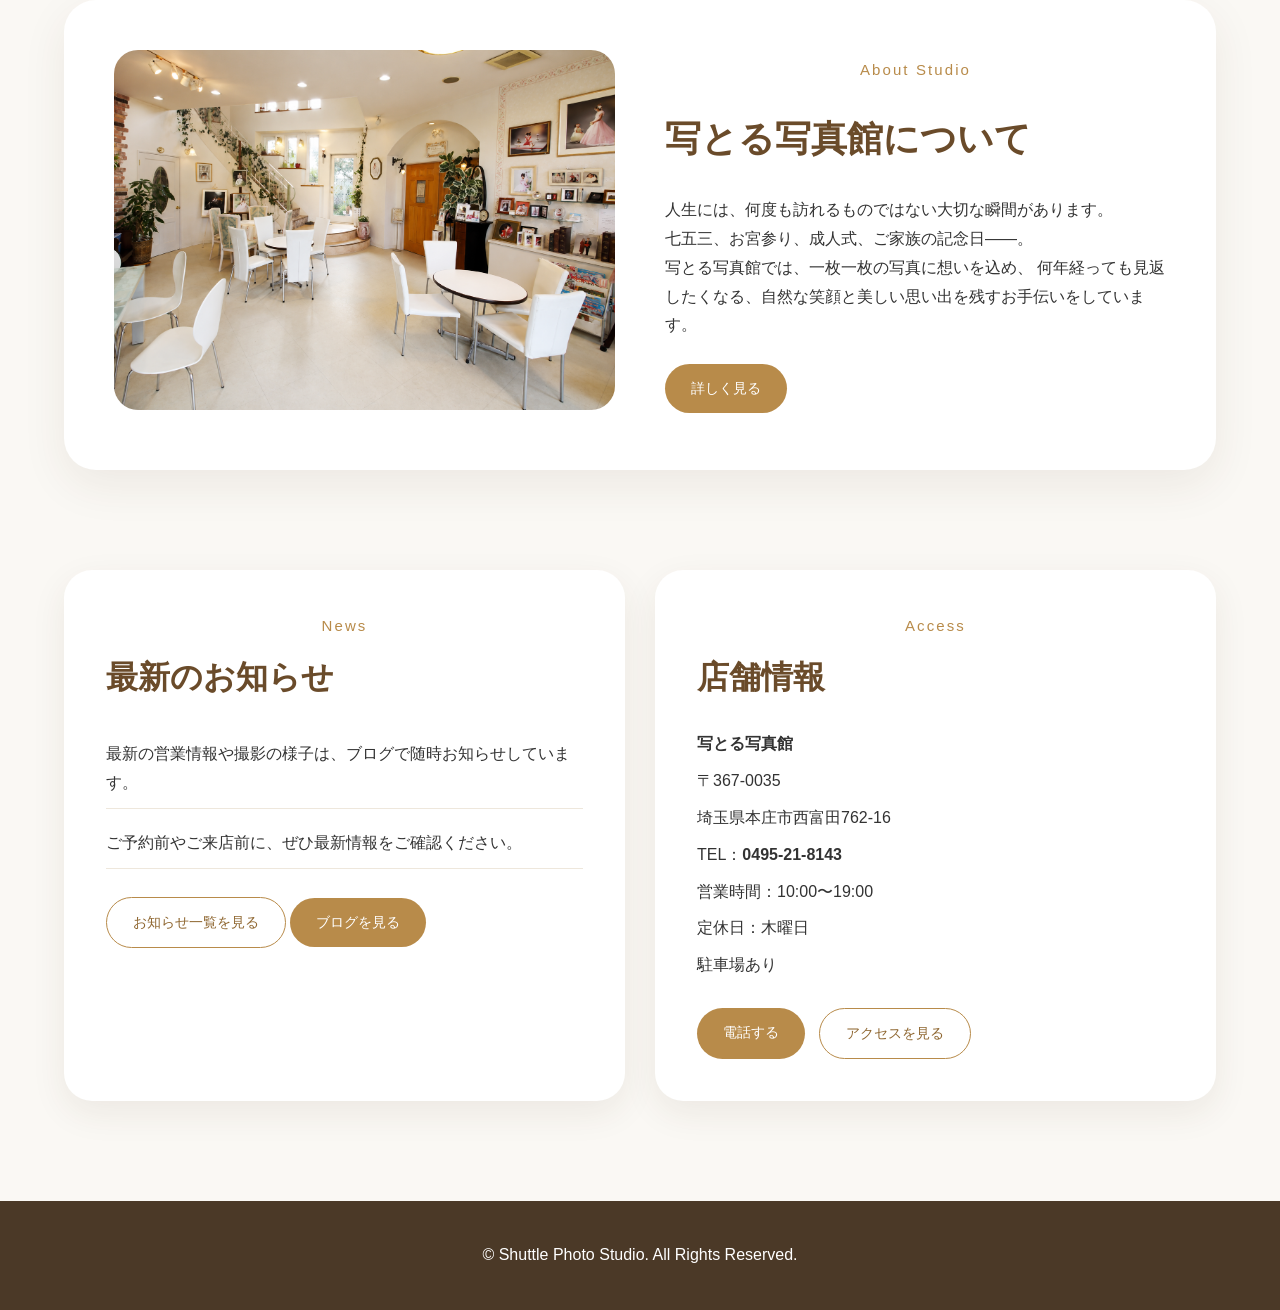
==== commit d2d6b7bd: "Add files via upload" ====
--- a/index.html
+++ b/index.html
@@ -45,7 +45,7 @@
           <p class="hero-description">
             七五三・お宮参り・成人式・証明写真など、人生の節目を美しく残します。
           </p>
-          <a href="#menu" class="button">撮影メニューを見る</a>
+          <a href="menu.html" class="button">撮影メニューを見る</a>
         </div>
 
         <div class="hero-image">
--- a/style.css
+++ b/style.css
@@ -1599,22 +1599,33 @@
 
 
 /* ===========================
-   スマホ実機調整：ナビ2段中央揃え
-=========================== */
-
+   ナビゲーション調整
+=========================== */
+
+/* PC */
+.site-nav{
+    display:flex;
+    justify-content:center;
+    align-items:center;
+    gap:42px;
+}
+
+.nav-row{
+    display:flex;
+    align-items:center;
+    gap:42px;
+}
+
+/* スマホ */
 @media (max-width:600px){
 
     .site-nav{
-        display:flex;
         flex-direction:column;
-        align-items:center;
         gap:12px;
     }
 
     .nav-row{
-        display:flex;
         justify-content:center;
-        align-items:center;
         gap:28px;
     }
 
@@ -1624,7 +1635,6 @@
         text-align:center;
     }
 }
-
 
 /* ===========================
    スマホ実機調整：説明文の改行
